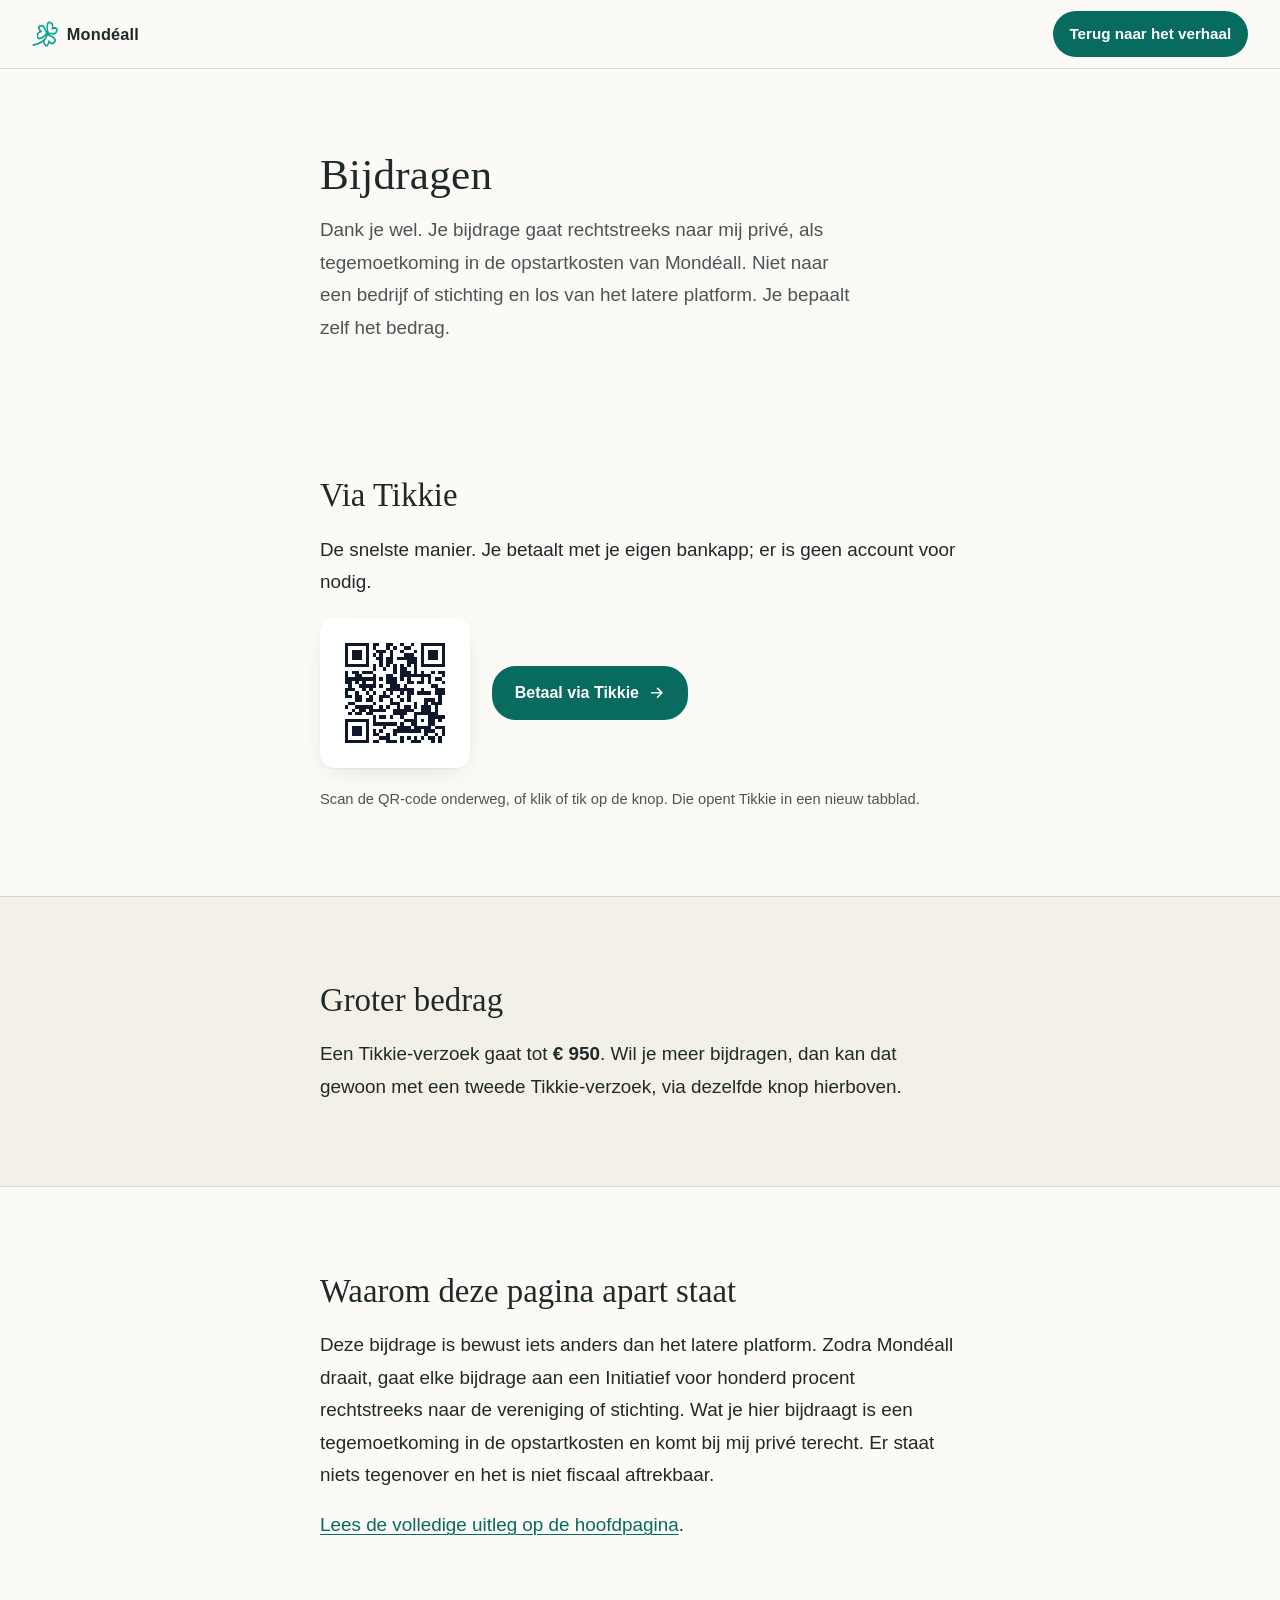
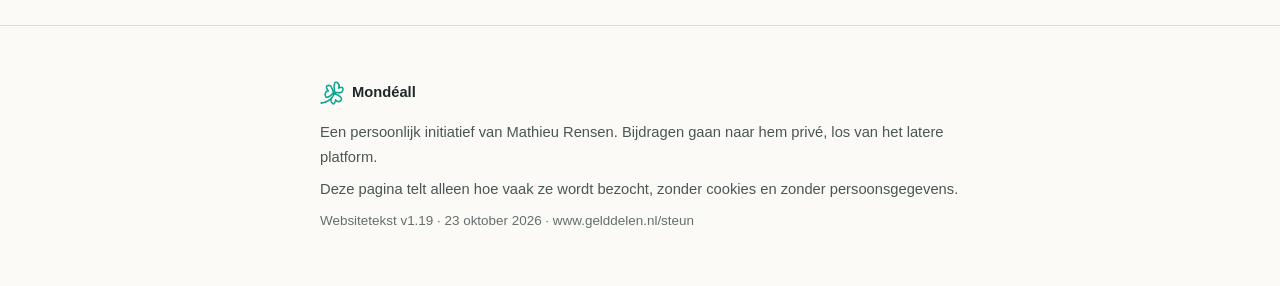
==== steun/index.html @ 9a9d3a46 "Websitetekst v1.19: nieuwe Tikkie-link en QR-code Co-Authored-By: Claude Sonnet 5.5 <noreply@anthrop" ====
<!doctype html>
<html lang="nl">
<head>
  <meta charset="utf-8">
  <!--
    www.gelddelen.nl/steun: tussenpagina met de echte Tikkie-link.

    Websitetekst v1.19 · 23 oktober 2026. Versienummer gelijkgetrokken met de
    hoofdpagina; op deze pagina zelf geen inhoudelijke wijziging t.o.v. v1.4.
    v1.4 t.o.v. v1.3: zin in de footer over bezoekcijfers zonder cookies en
    persoonsgegevens (gelijk aan de hoofdpagina). Sinds v0.7 staat er geen
    QR-code meer op de hoofdpagina. Sinds v0.8 staat hier de echte Tikkie-link
    plus de bijbehorende, geverifieerde QR-code (assets/qr/tikkie-qr.svg,
    decodeert exact naar de href hieronder, gecontroleerd met jsQR vóór
    publicatie). v0.9: geen gedachtestreepjes meer in de zichtbare tekst.

    BIJWERKEN bij een nieuw Tikkie-verzoek (± elke 2 weken, gemarkeerd met
    << ... >>):
      1. zet de nieuwe link in de href van de "Betaal via Tikkie"-knop;
      2. genereer met build/make-qr.html een nieuwe QR-code voor die link (pas
         de url-variabele bovenin dat bestand aan) en vervang
         assets/qr/tikkie-qr.svg door de nieuwe SVG.
    Beide moeten samen mee veranderen: de QR codeert de Tikkie-link zelf, niet
    dit pagina-adres.

    Tikkie-limiet is € 950 per verzoek. Besluit uit "aanpassingen 1e versie.docx"
    (15-09-2026): geen IBAN/overboeking voor grotere bedragen. Voor meer dan
    € 950 wordt verwezen naar een tweede Tikkie-verzoek. Het "Groter bedrag"-blok
    met IBAN-placeholder is daarom verwijderd. OPEN: laten testen of dezelfde
    link twee keer door dezelfde persoon te betalen is.
  -->
  <meta name="viewport" content="width=device-width, initial-scale=1">
  <title>Mondéall: bijdragen</title>
  <meta name="description" content="Bijdragen aan de opstartkosten van Mondéall via Tikkie. Je bepaalt zelf het bedrag.">
  <meta name="robots" content="noindex, nofollow, noarchive, noimageindex">
  <meta name="theme-color" content="#07a28f">
  <meta name="color-scheme" content="light dark">
  <link rel="icon" href="../assets/img/favicon-32.png" sizes="32x32" type="image/png">
  <link rel="apple-touch-icon" href="../assets/img/apple-touch-icon.png">
  <link rel="stylesheet" href="../assets/css/style.css">
</head>
<body>
<a class="skip" href="#inhoud">Naar de inhoud</a>

<header class="nav">
  <a class="nav__brand" href="../">
    <img src="../assets/img/klavertje.png" alt="" width="26" height="26">
    <span>Mondéall</span>
  </a>
  <a class="nav__cta" href="../#waarom">Terug naar het verhaal</a>
</header>

<main id="inhoud">
  <div class="hero wrap" id="top">
    <h1>Bijdragen</h1>
    <p>Dank je wel. Je bijdrage gaat rechtstreeks naar mij privé, als
       tegemoetkoming in de opstartkosten van Mondéall. Niet naar een bedrijf
       of stichting en los van het latere platform. Je bepaalt zelf het
       bedrag.</p>
  </div>

  <section class="section" aria-labelledby="h-tikkie">
    <div class="wrap">
      <h2 id="h-tikkie">Via Tikkie</h2>
      <p>De snelste manier. Je betaalt met je eigen bankapp; er is geen account
         voor nodig.</p>

      <div class="qr-row">
        <div class="qr-card">
          <img src="../assets/qr/tikkie-qr.svg" alt="QR-code naar de Tikkie-betaling" width="150" height="150">
        </div>
        <!-- << ZET BIJ EEN NIEUW VERZOEK DE NIEUWE TIKKIE-LINK IN DE href >> -->
        <a class="btn" href="https://tikkie.me/pay/44otc407pnpeehh8khpm" target="_blank" rel="noopener">
          Betaal via Tikkie
          <svg viewBox="0 0 24 24" fill="none" stroke="currentColor" stroke-width="2.2" stroke-linecap="round" stroke-linejoin="round" aria-hidden="true"><path d="M5 12h14M13 6l6 6-6 6"/></svg>
        </a>
      </div>
      <p class="geef__hint">Scan de QR-code onderweg, of klik of tik op de knop.
         Die opent Tikkie in een nieuw tabblad.</p>
    </div>
  </section>

  <section class="section section--tint" aria-labelledby="h-groter">
    <div class="wrap">
      <h2 id="h-groter">Groter bedrag</h2>
      <p>Een Tikkie-verzoek gaat tot <strong>€&nbsp;950</strong>. Wil je meer
         bijdragen, dan kan dat gewoon met een tweede Tikkie-verzoek, via
         dezelfde knop hierboven.</p>
    </div>
  </section>

  <section class="section" aria-labelledby="h-meer">
    <div class="wrap">
      <h2 id="h-meer">Waarom deze pagina apart staat</h2>
      <p>Deze bijdrage is bewust iets anders dan het latere platform. Zodra Mondéall
         draait, gaat elke bijdrage aan een Initiatief voor honderd procent
         rechtstreeks naar de vereniging of stichting. Wat je hier bijdraagt is een
         tegemoetkoming in de opstartkosten en komt bij mij privé terecht. Er staat
         niets tegenover en het is niet fiscaal aftrekbaar.</p>
      <p><a href="../#niet">Lees de volledige uitleg op de hoofdpagina</a>.</p>
    </div>
  </section>
</main>

<footer class="foot">
  <div class="wrap">
    <div class="foot__brand">
      <img src="../assets/img/klavertje.png" alt="" width="24" height="24">
      <span>Mondéall</span>
    </div>
    <p>Een persoonlijk initiatief van Mathieu Rensen. Bijdragen gaan naar hem privé,
       los van het latere platform.</p>
    <p>Deze pagina telt alleen hoe vaak ze wordt bezocht, zonder cookies en
       zonder persoonsgegevens.</p>
    <p class="foot__meta">Websitetekst v1.19 · 23 oktober 2026 · www.gelddelen.nl/steun</p>
  </div>
</footer>

<!-- Vercel Web Analytics, zie de toelichting in ../index.html. -->
<script defer src="/_vercel/insights/script.js"></script>
</body>
</html>
---- assets/css/style.css ----
/* =========================================================================
   www.gelddelen.nl — privé-ophaalactie Mathieu Rensen
   Eén statische pagina. Geen framework, geen externe fonts, geen tracking.
   Websitetekst v0.5 (zie Bouwprompt Website Mondeall eu v1 2026-09-09).
   ========================================================================= */

/* ---------- design tokens ---------- */
:root {
  color-scheme: light dark;
  --paper:        #fbfaf7;
  --paper-2:      #f3f0e8;
  --ink:          #1f2a28;
  --ink-soft:     #4a5654;
  --teal:         #07a28f;   /* decoratief: lijnen, klavertje, vlakken */
  --teal-strong:  #076b60;   /* tekst-dragend: links, knoppen (witte tekst) */
  --teal-tint:    rgba(7, 162, 143, .07);
  --line:         rgba(31, 42, 40, .14);
  --note-bg:      #fbf3e0;
  --note-border:  #9a7320;
  --note-ink:     #6b4e12;
  --shadow:       0 1px 2px rgba(31,42,40,.05), 0 8px 30px -12px rgba(31,42,40,.18);

  --measure:      40rem;      /* leesbreedte tekst */
  --wide:         62rem;      /* bredere blokken (hero, fotostrook) */
  --step:         clamp(1.06rem, 1rem + .3vw, 1.18rem);

  --serif:  Georgia, "Iowan Old Style", "Times New Roman", Times, serif;
  --sans:   -apple-system, BlinkMacSystemFont, "Segoe UI", Roboto, Helvetica, Arial, sans-serif;
}

@media (prefers-color-scheme: dark) {
  :root {
    --paper:        #171512;
    --paper-2:      #201d18;
    --ink:          #ece7dd;
    --ink-soft:     #a8a196;
    --teal:         #2fb9a6;
    --teal-strong:  #8fdccd;
    --teal-tint:    rgba(47, 185, 166, .10);
    --line:         rgba(236, 231, 221, .16);
    --note-bg:      #2a2213;
    --note-border:  #b08d34;
    --note-ink:     #e8cf8f;
    --shadow:       0 1px 2px rgba(0,0,0,.3), 0 10px 34px -14px rgba(0,0,0,.55);
  }
}

/* ---------- reset ---------- */
*, *::before, *::after { box-sizing: border-box; }
html {
  -webkit-text-size-adjust: 100%;
  scroll-behavior: smooth;
  scroll-padding-top: 5rem; /* ankerdoelen niet onder de sticky nav (WCAG 2.4.11) */
}
@media (prefers-reduced-motion: reduce) {
  html { scroll-behavior: auto; }
  *, *::before, *::after { animation-duration: .001ms !important; transition-duration: .001ms !important; }
}
body {
  margin: 0;
  background: var(--paper);
  color: var(--ink);
  font-family: var(--sans);
  font-size: var(--step);
  line-height: 1.72;
  -webkit-font-smoothing: antialiased;
  text-rendering: optimizeLegibility;
  overflow-wrap: break-word;
}
img, svg { max-width: 100%; height: auto; display: block; }
a { color: var(--teal-strong); text-underline-offset: .16em; text-decoration-thickness: .06em; }
a:hover { text-decoration-color: var(--teal); }
/* Focusindicator: --ink contrasteert ≥13:1 met elke achtergrond op de pagina;
   de 3px offset legt er altijd paginakleur omheen (WCAG 1.4.11 / 2.4.7). */
:focus-visible {
  outline: 3px solid var(--ink);
  outline-offset: 3px;
  border-radius: 3px;
}

/* ---------- skip link ---------- */
.skip {
  position: absolute; left: .5rem; top: .5rem;
  background: var(--paper); color: var(--ink);
  padding: .6rem 1rem; border-radius: 8px; border: 1px solid var(--line);
  box-shadow: var(--shadow);
  transform: translateY(-160%); transition: transform .15s ease; z-index: 100;
}
.skip:focus { transform: translateY(0); }

/* ---------- header / nav ---------- */
.nav {
  position: sticky; top: 0; z-index: 50;
  display: flex; align-items: center; justify-content: space-between;
  flex-wrap: wrap; gap: .5rem 1rem;
  padding: .7rem clamp(1rem, 4vw, 2rem);
  background: color-mix(in srgb, var(--paper) 88%, transparent);
  -webkit-backdrop-filter: saturate(1.4) blur(8px);
  backdrop-filter: saturate(1.4) blur(8px);
  border-bottom: 1px solid var(--line);
}
.nav__brand { display: flex; align-items: center; gap: .55rem; font-weight: 600; letter-spacing: .01em; color: var(--ink); text-decoration: none; }
.nav__brand img { width: 26px; height: 26px; }
.nav__brand span { font-size: 1.02rem; }
.nav__cta {
  display: inline-flex; align-items: center; justify-content: center; gap: .5rem;
  background: var(--teal-strong); color: #fff;
  padding: .6rem 1.05rem; border-radius: 999px;
  font-size: .95rem; font-weight: 600; text-decoration: none;
  min-height: 44px; max-width: 100%;
}
.nav__cta:hover { background: var(--teal); color: #fff; }
@media (prefers-color-scheme: dark) { .nav__cta { color: #08120f; } .nav__cta:hover { color: #08120f; } }

/* ---------- layout primitives ---------- */
.wrap { width: min(100% - 2.5rem, var(--measure)); margin-inline: auto; }
.wrap--wide { width: min(100% - 2.5rem, var(--wide)); margin-inline: auto; }
/* contain floats (o.a. het portret in §1) binnen hun sectie */
.section .wrap::after { content: ""; display: block; clear: both; }

main { display: block; }
.section { padding-block: clamp(2.8rem, 7vw, 5.2rem); border-top: 1px solid var(--line); }
.section:first-of-type { border-top: 0; }
.section--tint { background: var(--paper-2); }

/* ---------- hero ---------- */
.hero { padding-block: clamp(2.4rem, 8vw, 5rem) clamp(2rem, 5vw, 3rem); border-top: 0; }
.hero__logo { width: min(78vw, 340px); margin-bottom: 1rem; }
.hero__tagline {
  margin: 0 0 1.4rem;
  font-size: .95rem; font-weight: 700; letter-spacing: .07em; text-transform: uppercase;
  color: var(--teal-strong);
}
.hero h1 {
  font-family: var(--serif);
  font-weight: 400;
  font-size: clamp(1.7rem, 1.3rem + 2.4vw, 2.7rem);
  line-height: 1.22;
  margin: 0 0 .8rem;
  letter-spacing: .005em;
}
.hero p { margin: 0; color: var(--ink-soft); max-width: 34rem; }
.hero__by { margin-top: 1.4rem; font-size: .95rem; color: var(--ink-soft); }

/* ---------- section headings ---------- */
.section__kicker {
  display: inline-block;
  font-size: .82rem; font-weight: 700; letter-spacing: .14em; text-transform: uppercase;
  color: var(--teal-strong);
  margin-bottom: .6rem;
}
.section h2 {
  font-family: var(--serif);
  font-weight: 400;
  font-size: clamp(1.45rem, 1.2rem + 1.5vw, 2.05rem);
  line-height: 1.25;
  margin: 0 0 1.1rem;
}
.section h3 {
  font-family: var(--serif);
  font-weight: 400;
  font-size: 1.28rem;
  margin: 2rem 0 .7rem;
}
.section p { margin: 0 0 1.1rem; }
.section p:last-child { margin-bottom: 0; }
.lead { font-size: 1.08em; color: var(--ink-soft); }
.bron {
  font-size: .92em; color: var(--ink-soft);
  padding-left: .9rem; border-left: 2px solid var(--line);
}
.gedicht {
  font-family: var(--serif); font-style: italic;
  font-size: 1.12em; line-height: 1.65;
  color: var(--ink);
  margin: 0 0 1.4rem;
}
.gedicht span { display: block; }

/* lists */
.section ul, .section ol { margin: 0 0 1.2rem; padding-left: 0; list-style: none; }
.section li { position: relative; padding-left: 1.6rem; margin-bottom: .55rem; }
.section ul li::before {
  content: ""; position: absolute; left: .1rem; top: .68em;
  width: .5rem; height: .5rem; border-radius: 2px;
  background: var(--teal); transform: rotate(45deg);
}
.section ol { counter-reset: n; }
.section ol li { counter-increment: n; padding-left: 2.1rem; }
.section ol li::before {
  content: counter(n);
  position: absolute; left: 0; top: .18em;
  width: 1.5rem; height: 1.5rem; border-radius: 999px;
  background: var(--teal-tint); color: var(--teal-strong);
  font-size: .85rem; font-weight: 700;
  display: grid; place-items: center;
}

/* ---------- vergelijkingstabel (§5) ---------- */
.table-wrap { margin: 1.4rem 0; overflow-x: auto; }
table.compare {
  width: 100%; border-collapse: collapse; font-size: .95em;
}
table.compare th, table.compare td {
  text-align: left; padding: .65rem .9rem; border-bottom: 1px solid var(--line);
  vertical-align: top; overflow-wrap: break-word; hyphens: auto;
}
table.compare thead th {
  font-family: var(--serif); font-weight: 400; font-size: 1.02em; color: var(--ink);
  border-bottom: 1.5px solid var(--ink);
}
table.compare tbody th, table.compare tbody td:first-child { font-weight: 600; }
table.compare tbody tr:last-child td { color: var(--teal-strong); font-weight: 600; }
table.compare tbody tr:last-child { border-bottom: none; }
@media (max-width: 420px) {
  table.compare th, table.compare td { padding: .55rem .5rem; }
}

/* ---------- portret (§1) ---------- */
.portret { margin: 0 0 1.8rem; }
.portret img { border-radius: 12px; box-shadow: var(--shadow); }
.portret figcaption { margin-top: .55rem; font-size: .9rem; color: var(--ink-soft); }
@media (min-width: 720px) {
  .portret { float: right; width: 15rem; margin: .3rem 0 1rem 2rem; }
}

/* ---------- fotostrook (§5) ---------- */
.fotos {
  display: grid; gap: 1rem; margin: 1.8rem 0 0;
  grid-template-columns: 1fr;
}
@media (min-width: 640px) { .fotos { grid-template-columns: repeat(3, 1fr); } }
.fotos figure { margin: 0; }
.fotos img {
  border-radius: 10px; box-shadow: var(--shadow);
  aspect-ratio: 4 / 3; object-fit: cover; width: 100%;
}
.fotos figcaption { margin-top: .5rem; font-size: .86rem; color: var(--ink-soft); }

/* ---------- "een euro blijft een euro" (§5) ---------- */
.euro {
  position: relative; overflow: hidden;
  margin: 2rem 0;
  padding: clamp(1.4rem, 4vw, 2.2rem);
  background: var(--teal-tint);
  border: 1px solid color-mix(in srgb, var(--teal) 40%, transparent);
  border-radius: 14px;
}
.euro h3 { margin-top: 0; }
.euro p:last-child { margin-bottom: 0; }
.euro__leaf {
  position: absolute; right: -1.5rem; bottom: -1.5rem;
  width: 8.5rem; opacity: .16; pointer-events: none;
  transform: rotate(-8deg);
}

/* ---------- conceptmarkering (herschreven/nieuwe tekst, nog te beoordelen) ---------- */
.concept-tag {
  display: inline-block; margin-bottom: .6rem;
  font-size: .74rem; font-weight: 700; letter-spacing: .12em; text-transform: uppercase;
  color: var(--teal-strong);
  background: var(--teal-tint);
  border: 1px solid var(--teal-strong);
  border-radius: 999px;
  padding: .25rem .7rem;
}
.concept-box {
  margin: 1.6rem 0;
  padding: 1.1rem 1.2rem;
  background: var(--teal-tint);
  border: 1.5px dashed var(--teal-strong);
  border-radius: 12px;
}
.concept-box > :first-child { margin-top: 0; }
.concept-box > :last-child { margin-bottom: 0; }
.concept-box h3 { margin-top: 0; }

/* ---------- kadertje (permanente uitlichting, geen conceptmarkering) ---------- */
.kader {
  margin: 1.6rem 0;
  padding: 1.1rem 1.2rem;
  background: var(--teal-tint);
  border: 1.5px solid var(--teal-strong);
  border-radius: 12px;
}
.kader > :first-child { margin-top: 0; }
.kader > :last-child { margin-bottom: 0; }
.kader h3 { margin-top: 0; }

/* ---------- placeholder / "nog in te vullen" ---------- */
.note {
  margin: 1.6rem 0;
  padding: 1.1rem 1.2rem;
  background: var(--note-bg);
  border: 1.5px dashed var(--note-border);
  border-radius: 12px;
  color: var(--note-ink);
}
.note > :first-child { margin-top: 0; }
.note > :last-child { margin-bottom: 0; }
.note__tag {
  display: inline-block; margin-bottom: .5rem;
  font-size: .74rem; font-weight: 700; letter-spacing: .12em; text-transform: uppercase;
}
.note p { color: var(--note-ink); }

/* ---------- bijdragen (§9, /steun) ---------- */
.geef { max-width: 30rem; }
.qr-row {
  display: flex; flex-wrap: wrap; align-items: center; gap: 1.4rem;
  margin: 1.2rem 0;
}
.qr-card {
  background: #fff; padding: .7rem; border-radius: 14px;
  box-shadow: var(--shadow); width: 150px; flex: none;
}
.qr-card img { width: 100%; }
.btn {
  display: inline-flex; align-items: center; justify-content: center;
  flex-wrap: wrap; gap: .3rem .55rem;
  background: var(--teal-strong); color: #fff;
  padding: .85rem 1.4rem; border-radius: 24px;
  font-weight: 600; text-decoration: none; font-size: 1rem;
  min-height: 48px; max-width: 100%; overflow-wrap: anywhere;
}
.btn:hover { background: var(--teal); color: #fff; }
.btn svg { width: 1.1em; height: 1.1em; flex: none; }
@media (prefers-color-scheme: dark) { .btn { color: #08120f; } .btn:hover { color: #08120f; } }
.geef__hint { margin-top: .8rem; font-size: .92rem; color: var(--ink-soft); }
.geef__url { font-family: ui-monospace, "SF Mono", Menlo, Consolas, monospace; font-size: .92em; overflow-wrap: anywhere; }

/* ---------- footer ---------- */
.foot {
  border-top: 1px solid var(--line);
  padding: clamp(2rem, 6vw, 3.4rem) 0 3rem;
  color: var(--ink-soft); font-size: .92rem;
}
.foot__brand { display: flex; align-items: center; gap: .5rem; margin-bottom: .9rem; color: var(--ink); font-weight: 600; }
.foot__brand img { width: 24px; height: 24px; }
.foot p { margin: .4rem 0; max-width: 42rem; }
.foot__meta { margin-top: 1rem; font-size: .84rem; opacity: .85; }

/* ---------- utilities ---------- */
.u-hr { border: 0; border-top: 1px solid var(--line); margin: 2rem 0; }
strong { font-weight: 700; }
em { font-style: italic; }

/* ---------- entiteiten met logo (§6) ---------- */
.section li.met-logo {
  display: grid; grid-template-columns: 9rem 1fr; gap: 1rem 1.2rem;
  align-items: center; padding-left: 0; margin-bottom: 1rem;
}
.section ul li.met-logo::before { display: none; }
.entiteit-logo {
  display: flex; align-items: center; justify-content: center;
  height: 5rem; padding: .5rem .7rem;
  background: #fff; border: 1px solid var(--line); border-radius: 10px;
}
.entiteit-logo img { max-width: 100%; max-height: 100%; width: auto; height: auto; object-fit: contain; }
@media (max-width: 520px) {
  .section li.met-logo { grid-template-columns: 1fr; }
  .entiteit-logo { width: 9rem; }
}

/* ---------- "in het kort" (boven §1) ---------- */
.kort .section__kicker { margin-bottom: .8rem; }
.section.kort h2.kort__lead {
  font-size: clamp(1.35rem, 1.1rem + 1.4vw, 1.9rem); line-height: 1.35;
  max-width: 44rem; margin: 0 0 1.8rem;
}
.kort__grid { display: grid; gap: 1rem; grid-template-columns: 1fr; }
@media (min-width: 760px) { .kort__grid { grid-template-columns: repeat(3, 1fr); gap: 1.2rem; } }
.kort__card {
  background: var(--paper); border: 1.5px solid var(--line); border-radius: 14px;
  padding: 1.2rem 1.25rem 1.3rem; box-shadow: var(--shadow);
}
.section .kort__card h3 {
  margin: 0 0 .6rem; font-family: var(--sans); font-size: .8rem; font-weight: 700;
  letter-spacing: .12em; text-transform: uppercase; color: var(--teal-strong);
}
.kort__card p { font-size: .98rem; }
.kort__card--accent { border-color: var(--teal-strong); background: var(--teal-tint); }
.section .kort__card p.kort__big {
  font-family: var(--serif); font-size: 1.28rem; line-height: 1.35; margin-bottom: .6rem;
}
.kort__vraag { margin: 1.4rem 0 0; display: grid; gap: 1rem; }
@media (min-width: 760px) {
  .kort__vraag { grid-template-columns: 1fr auto; align-items: center; gap: 1.6rem; padding: 1.3rem 1.5rem; }
}
.kort__vraag p { margin: 0; }
.kort__vraag .btn { justify-self: start; }
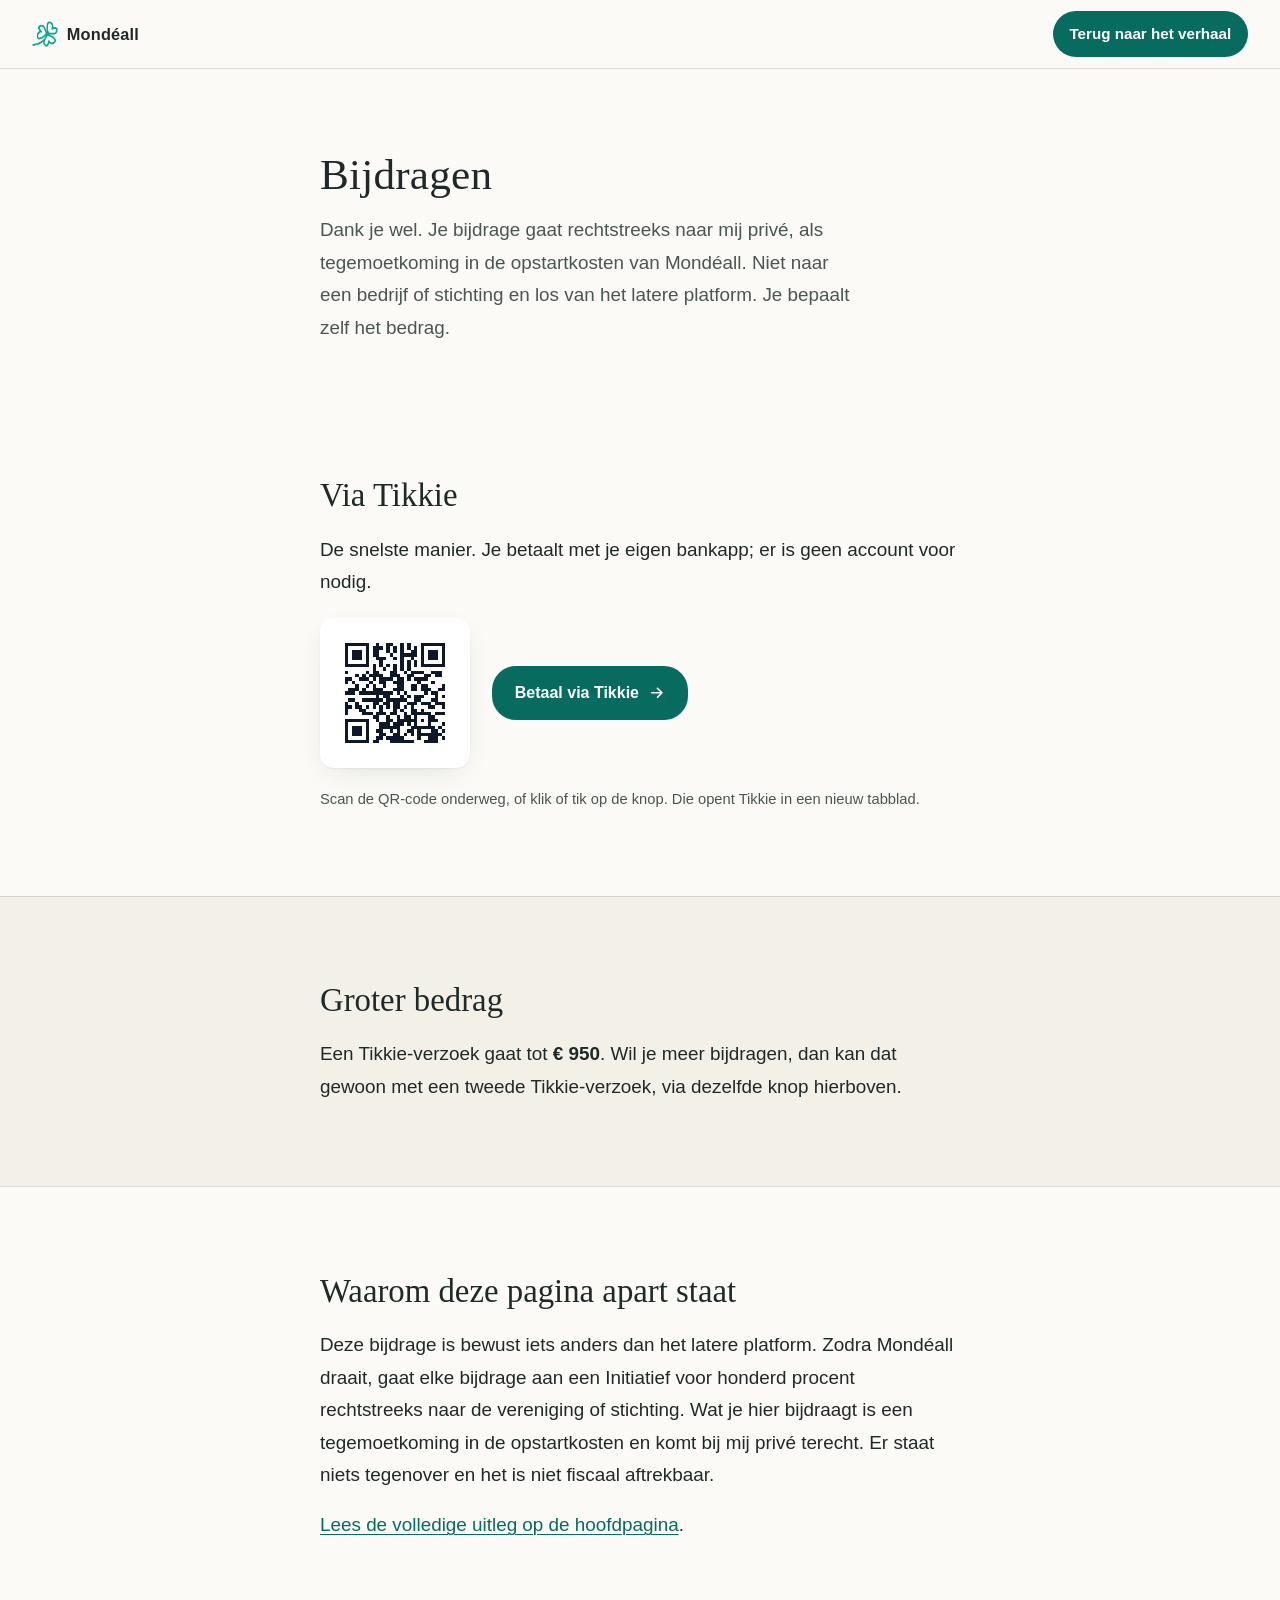
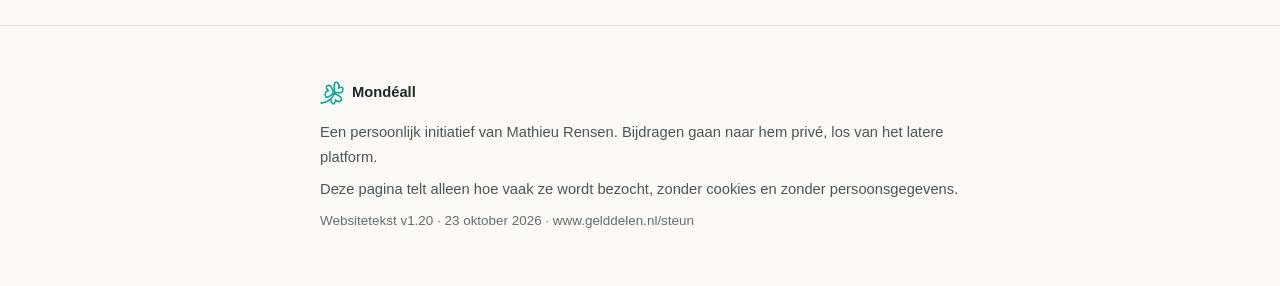
==== commit 1eda6728: "Websitetekst v1.20: nieuwe Tikkie-link en QR-code Co-Authored-By: Claude Sonnet 5.5 <noreply@anthrop" ====
--- a/steun/index.html
+++ b/steun/index.html
@@ -5,7 +5,7 @@
   <!--
     www.gelddelen.nl/steun: tussenpagina met de echte Tikkie-link.
 
-    Websitetekst v1.19 · 23 oktober 2026. Versienummer gelijkgetrokken met de
+    Websitetekst v1.20 · 23 oktober 2026. Versienummer gelijkgetrokken met de
     hoofdpagina; op deze pagina zelf geen inhoudelijke wijziging t.o.v. v1.4.
     v1.4 t.o.v. v1.3: zin in de footer over bezoekcijfers zonder cookies en
     persoonsgegevens (gelijk aan de hoofdpagina). Sinds v0.7 staat er geen
@@ -70,7 +70,7 @@
           <img src="../assets/qr/tikkie-qr.svg" alt="QR-code naar de Tikkie-betaling" width="150" height="150">
         </div>
         <!-- << ZET BIJ EEN NIEUW VERZOEK DE NIEUWE TIKKIE-LINK IN DE href >> -->
-        <a class="btn" href="https://tikkie.me/pay/44otc407pnpeehh8khpm" target="_blank" rel="noopener">
+        <a class="btn" href="https://tikkie.me/pay/i0avejg27m0gmg5qksss" target="_blank" rel="noopener">
           Betaal via Tikkie
           <svg viewBox="0 0 24 24" fill="none" stroke="currentColor" stroke-width="2.2" stroke-linecap="round" stroke-linejoin="round" aria-hidden="true"><path d="M5 12h14M13 6l6 6-6 6"/></svg>
         </a>
@@ -112,7 +112,7 @@
        los van het latere platform.</p>
     <p>Deze pagina telt alleen hoe vaak ze wordt bezocht, zonder cookies en
        zonder persoonsgegevens.</p>
-    <p class="foot__meta">Websitetekst v1.19 · 23 oktober 2026 · www.gelddelen.nl/steun</p>
+    <p class="foot__meta">Websitetekst v1.20 · 23 oktober 2026 · www.gelddelen.nl/steun</p>
   </div>
 </footer>
 
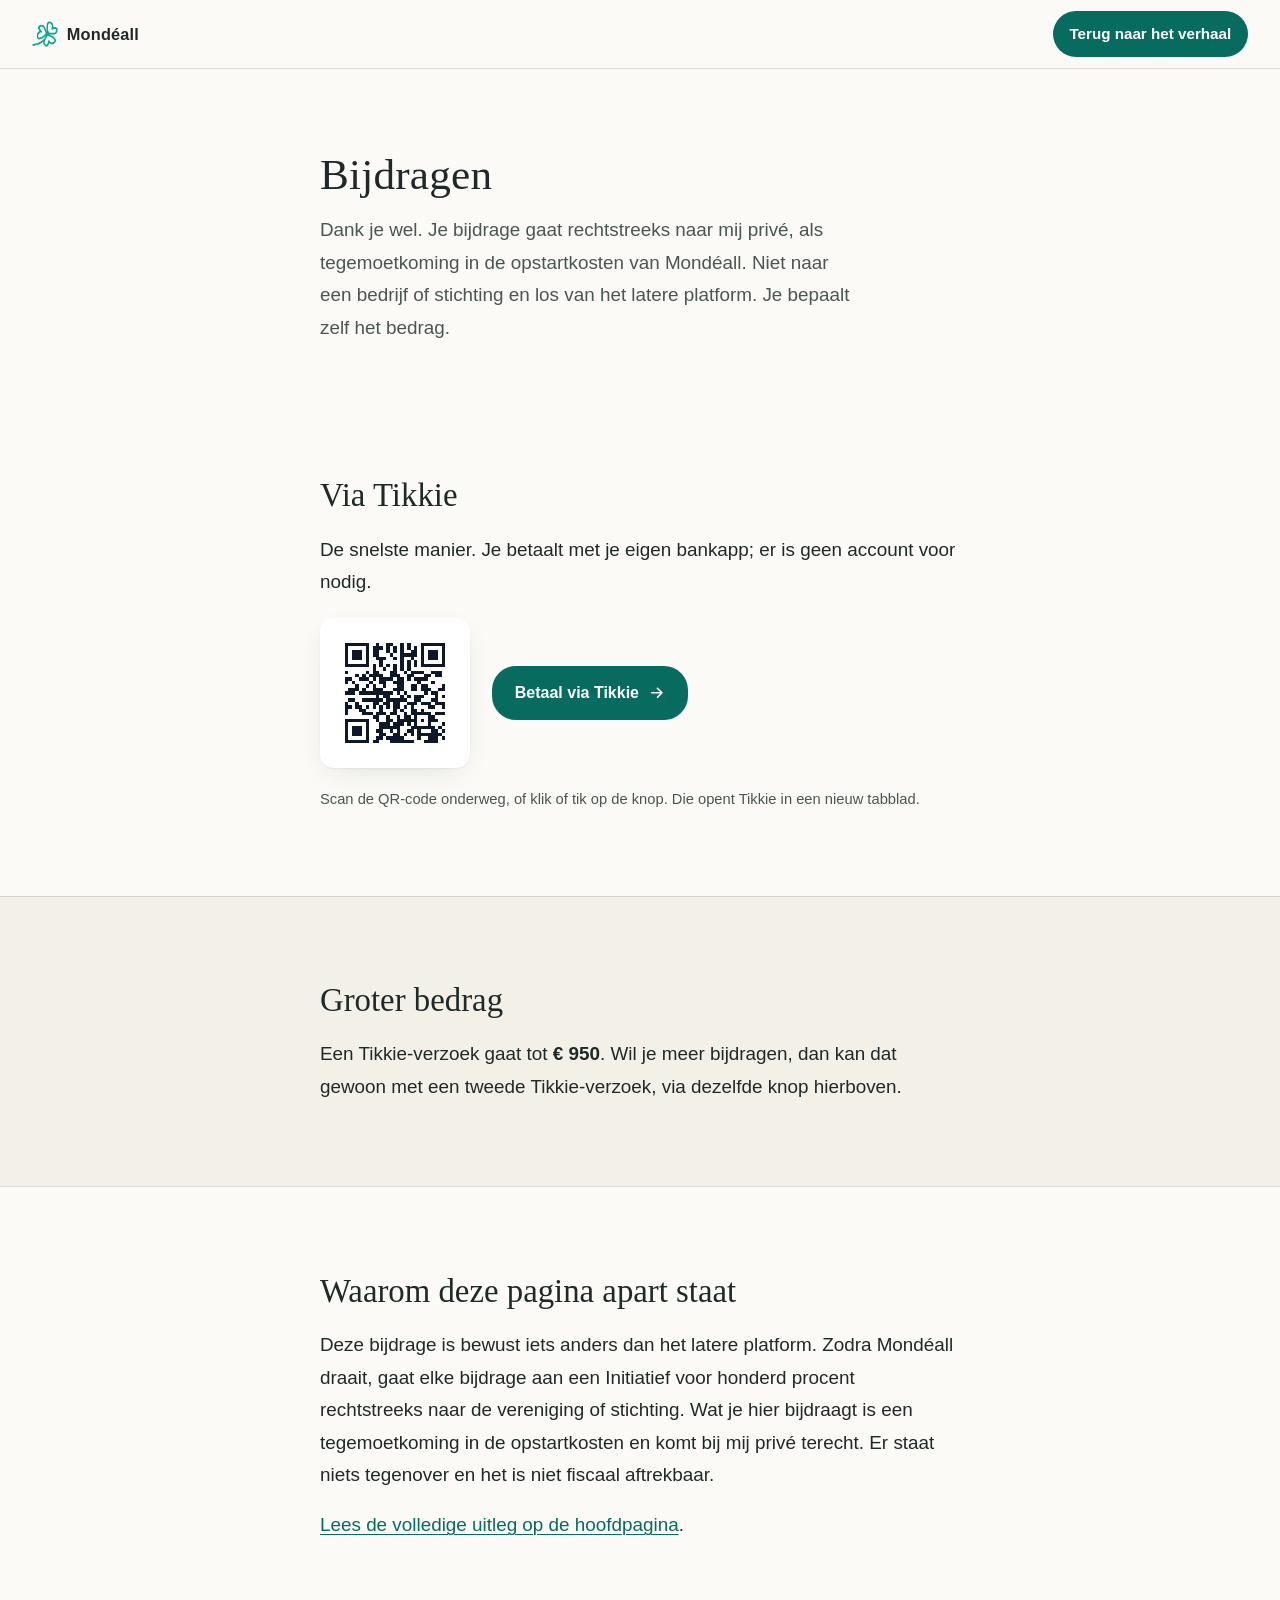
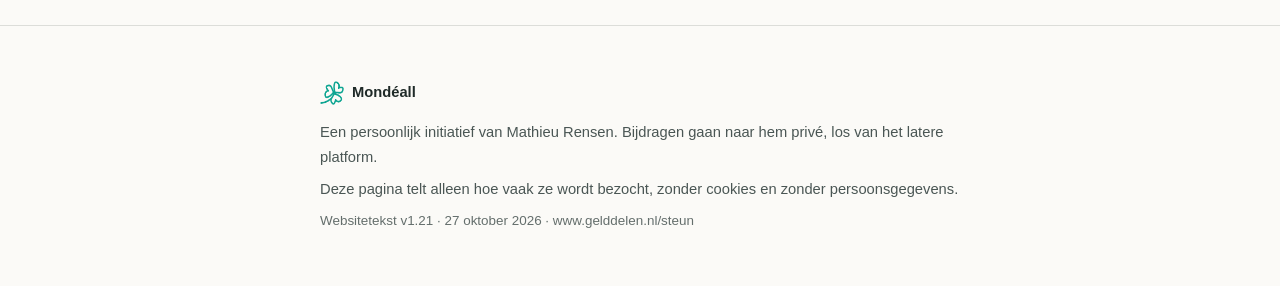
==== commit 4e523d0d: "Websitetekst v1.21: In het kort: stichtingen toegevoegd Co-Authored-By: Claude Sonnet 5.5 <noreply@a" ====
--- a/steun/index.html
+++ b/steun/index.html
@@ -5,7 +5,7 @@
   <!--
     www.gelddelen.nl/steun: tussenpagina met de echte Tikkie-link.
 
-    Websitetekst v1.20 · 23 oktober 2026. Versienummer gelijkgetrokken met de
+    Websitetekst v1.21 · 27 oktober 2026. Versienummer gelijkgetrokken met de
     hoofdpagina; op deze pagina zelf geen inhoudelijke wijziging t.o.v. v1.4.
     v1.4 t.o.v. v1.3: zin in de footer over bezoekcijfers zonder cookies en
     persoonsgegevens (gelijk aan de hoofdpagina). Sinds v0.7 staat er geen
@@ -112,7 +112,7 @@
        los van het latere platform.</p>
     <p>Deze pagina telt alleen hoe vaak ze wordt bezocht, zonder cookies en
        zonder persoonsgegevens.</p>
-    <p class="foot__meta">Websitetekst v1.20 · 23 oktober 2026 · www.gelddelen.nl/steun</p>
+    <p class="foot__meta">Websitetekst v1.21 · 27 oktober 2026 · www.gelddelen.nl/steun</p>
   </div>
 </footer>
 
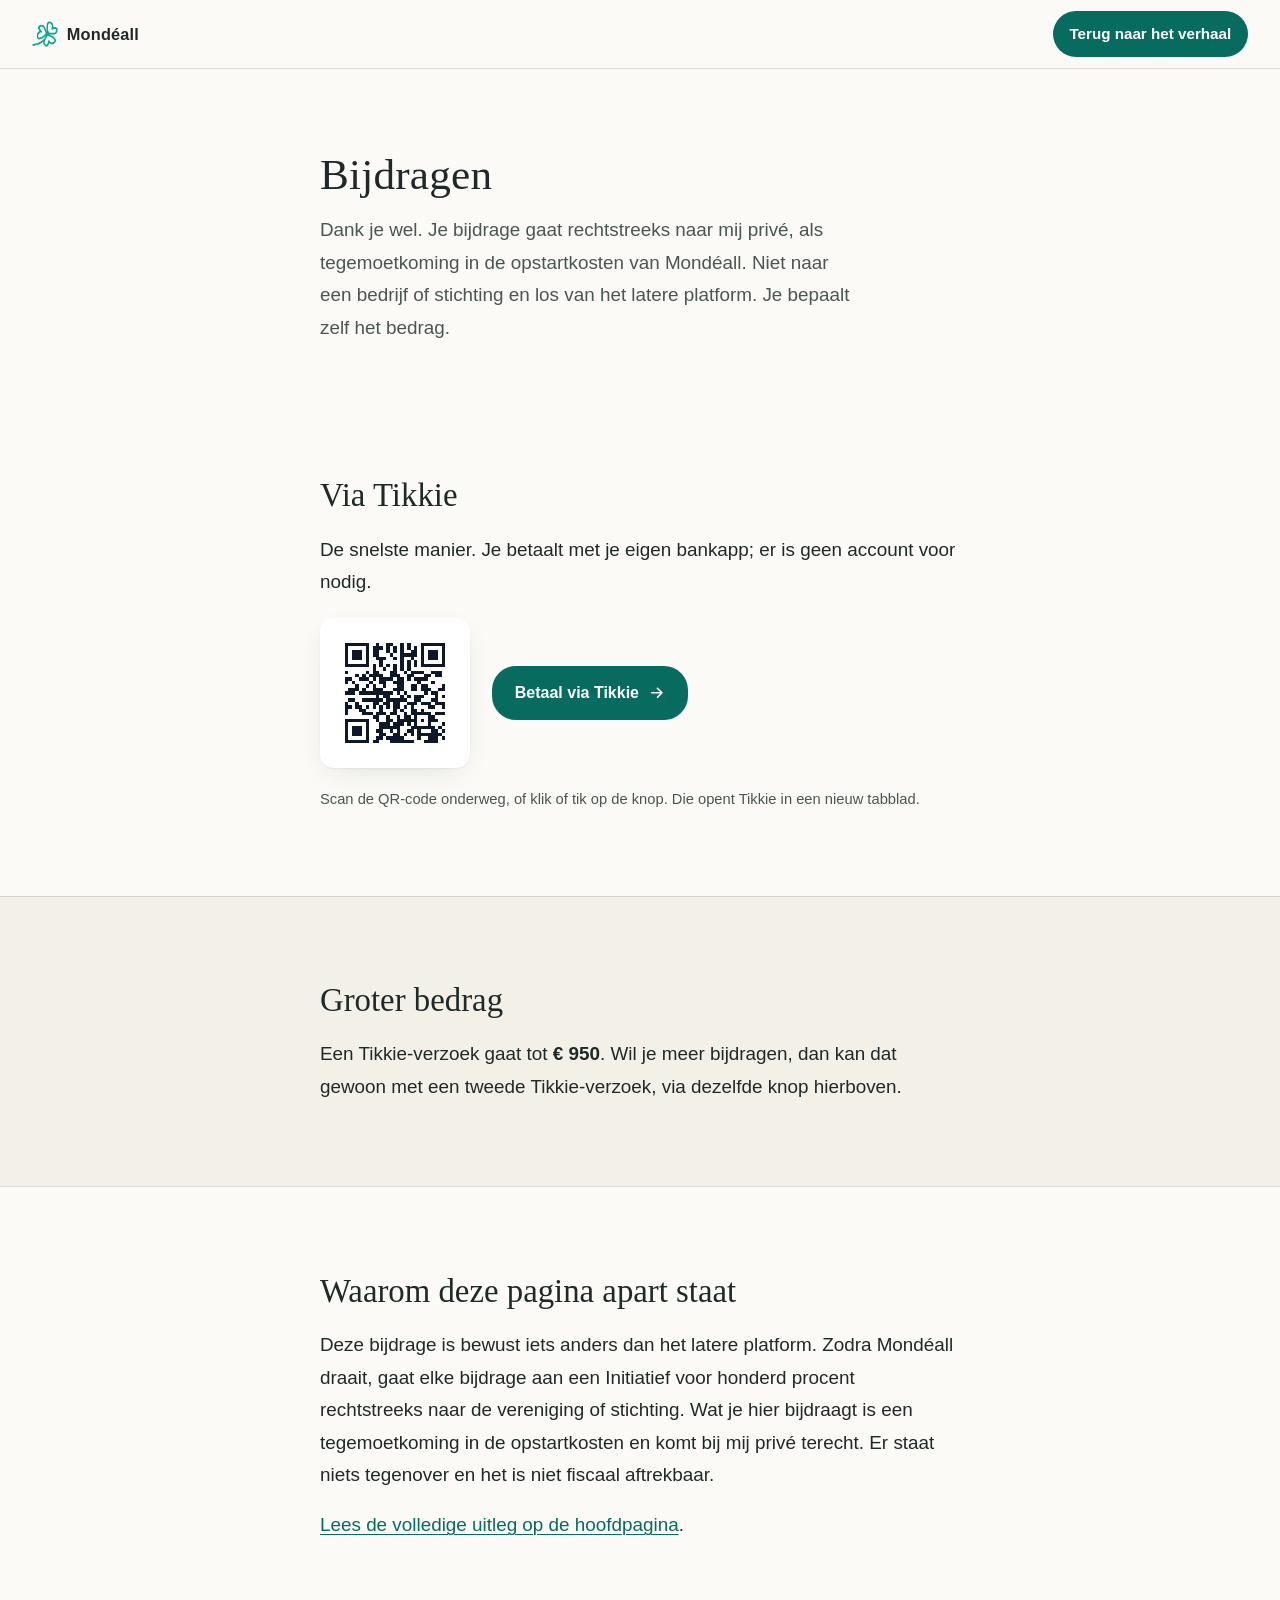
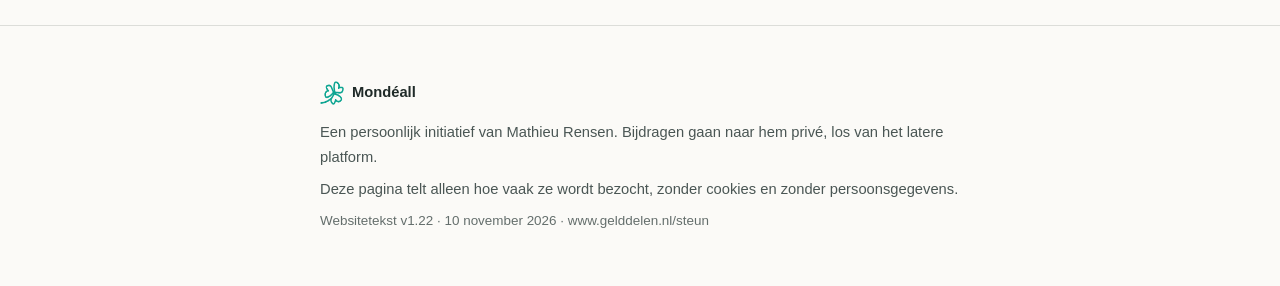
==== commit 14040ce1: "Websitetekst v1.22: Geefcirkel met logo en link in §6 Co-Authored-By: Claude Sonnet 5.5 <noreply@ant" ====
--- a/steun/index.html
+++ b/steun/index.html
@@ -5,7 +5,7 @@
   <!--
     www.gelddelen.nl/steun: tussenpagina met de echte Tikkie-link.
 
-    Websitetekst v1.21 · 27 oktober 2026. Versienummer gelijkgetrokken met de
+    Websitetekst v1.22 · 10 november 2026. Versienummer gelijkgetrokken met de
     hoofdpagina; op deze pagina zelf geen inhoudelijke wijziging t.o.v. v1.4.
     v1.4 t.o.v. v1.3: zin in de footer over bezoekcijfers zonder cookies en
     persoonsgegevens (gelijk aan de hoofdpagina). Sinds v0.7 staat er geen
@@ -112,7 +112,7 @@
        los van het latere platform.</p>
     <p>Deze pagina telt alleen hoe vaak ze wordt bezocht, zonder cookies en
        zonder persoonsgegevens.</p>
-    <p class="foot__meta">Websitetekst v1.21 · 27 oktober 2026 · www.gelddelen.nl/steun</p>
+    <p class="foot__meta">Websitetekst v1.22 · 10 november 2026 · www.gelddelen.nl/steun</p>
   </div>
 </footer>
 
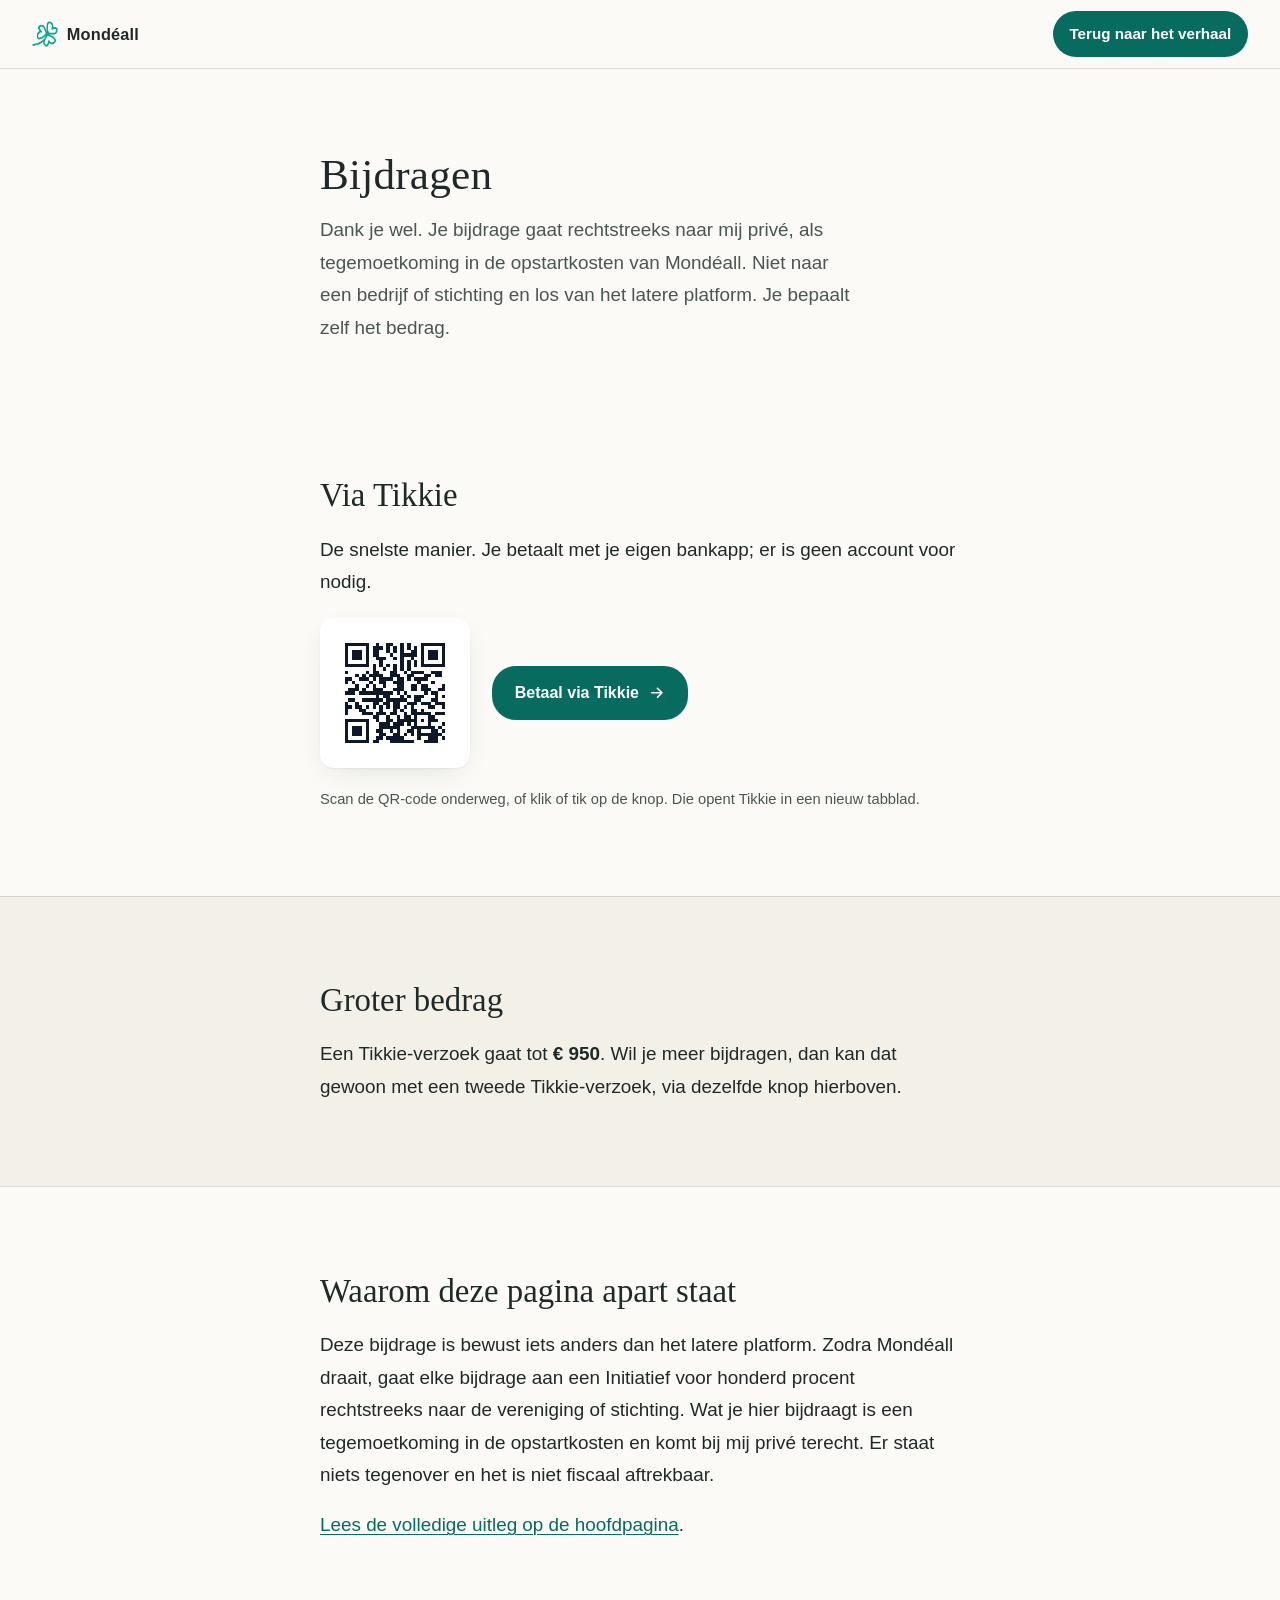
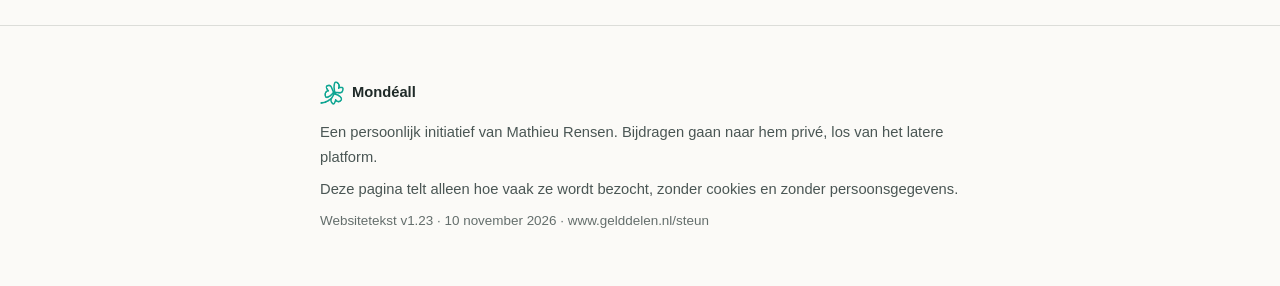
==== commit b7e384eb: "Websitetekst v1.23: mondeall.eu vervangen door mondeall.nl Co-Authored-By: Claude Sonnet 5.5 <norepl" ====
--- a/steun/index.html
+++ b/steun/index.html
@@ -5,7 +5,7 @@
   <!--
     www.gelddelen.nl/steun: tussenpagina met de echte Tikkie-link.
 
-    Websitetekst v1.22 · 10 november 2026. Versienummer gelijkgetrokken met de
+    Websitetekst v1.23 · 10 november 2026. Versienummer gelijkgetrokken met de
     hoofdpagina; op deze pagina zelf geen inhoudelijke wijziging t.o.v. v1.4.
     v1.4 t.o.v. v1.3: zin in de footer over bezoekcijfers zonder cookies en
     persoonsgegevens (gelijk aan de hoofdpagina). Sinds v0.7 staat er geen
@@ -112,7 +112,7 @@
        los van het latere platform.</p>
     <p>Deze pagina telt alleen hoe vaak ze wordt bezocht, zonder cookies en
        zonder persoonsgegevens.</p>
-    <p class="foot__meta">Websitetekst v1.22 · 10 november 2026 · www.gelddelen.nl/steun</p>
+    <p class="foot__meta">Websitetekst v1.23 · 10 november 2026 · www.gelddelen.nl/steun</p>
   </div>
 </footer>
 
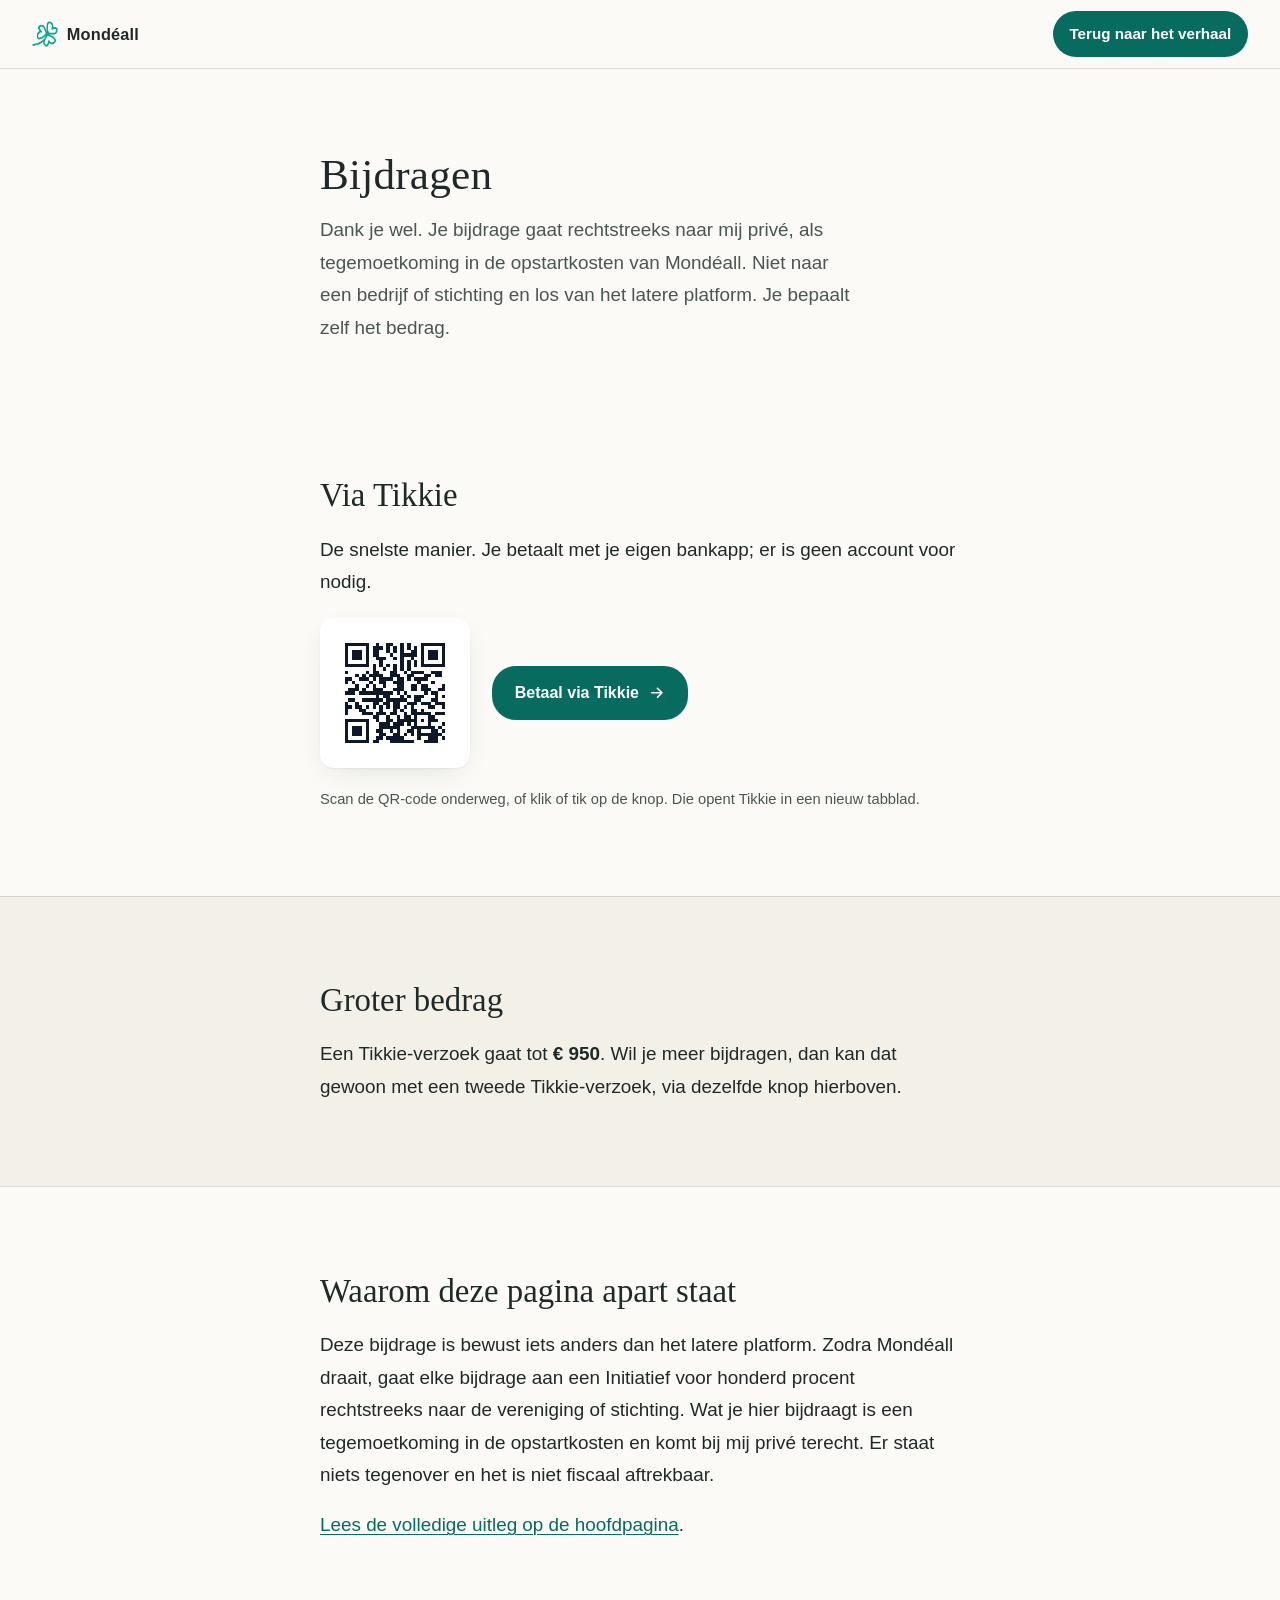
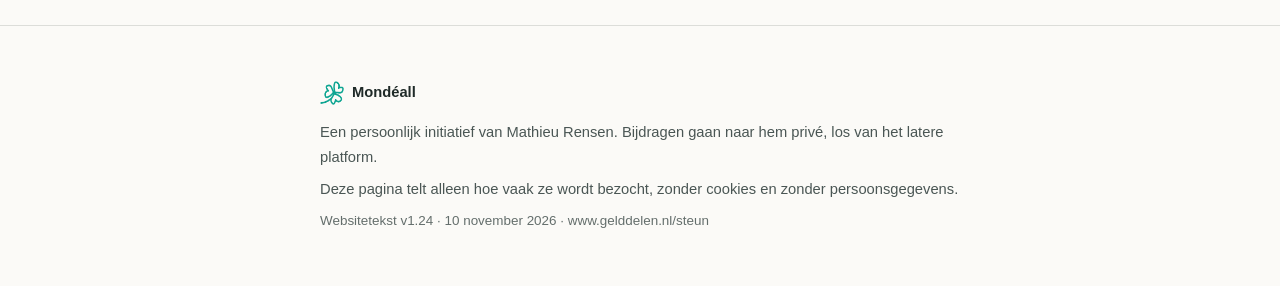
==== commit e7c50baa: "v1.24: effectief doneren, vier domeinen/twaalf sectoren, techniek Co-Authored-By: Claude Sonnet 5.5 " ====
--- a/steun/index.html
+++ b/steun/index.html
@@ -5,7 +5,7 @@
   <!--
     www.gelddelen.nl/steun: tussenpagina met de echte Tikkie-link.
 
-    Websitetekst v1.23 · 10 november 2026. Versienummer gelijkgetrokken met de
+    Websitetekst v1.24 · 10 november 2026. Versienummer gelijkgetrokken met de
     hoofdpagina; op deze pagina zelf geen inhoudelijke wijziging t.o.v. v1.4.
     v1.4 t.o.v. v1.3: zin in de footer over bezoekcijfers zonder cookies en
     persoonsgegevens (gelijk aan de hoofdpagina). Sinds v0.7 staat er geen
@@ -112,7 +112,7 @@
        los van het latere platform.</p>
     <p>Deze pagina telt alleen hoe vaak ze wordt bezocht, zonder cookies en
        zonder persoonsgegevens.</p>
-    <p class="foot__meta">Websitetekst v1.23 · 10 november 2026 · www.gelddelen.nl/steun</p>
+    <p class="foot__meta">Websitetekst v1.24 · 10 november 2026 · www.gelddelen.nl/steun</p>
   </div>
 </footer>
 
--- a/assets/css/style.css
+++ b/assets/css/style.css
@@ -389,3 +389,27 @@
 }
 .kort__vraag p { margin: 0; }
 .kort__vraag .btn { justify-self: start; }
+
+/* Vier domeinen / twaalf sectoren (v1.24) */
+.domeinen { display: grid; gap: 1rem; grid-template-columns: 1fr; margin: 1.6rem 0 1rem; }
+@media (min-width: 700px) { .domeinen { grid-template-columns: repeat(2, 1fr); } }
+.domein {
+  background: var(--paper); border: 1px solid var(--line); border-top: 4px solid var(--teal-strong);
+  border-radius: 10px; padding: 1.1rem 1.2rem 1.2rem; box-shadow: var(--shadow);
+}
+.section .domein h3 { margin: 0 0 .15rem; font-family: var(--serif); font-size: 1.3rem; }
+.domein__meta { margin: 0 0 .7rem; font-size: .9rem; color: var(--ink); opacity: .75; }
+.domein ul { list-style: none; margin: 0; padding: 0; }
+.domein li { display: flex; justify-content: space-between; gap: 1rem; padding: .35rem 0; border-top: 1px solid var(--line); font-size: .98rem; }
+.domein li span:last-child { white-space: nowrap; opacity: .75; font-size: .9rem; }
+.domein--sociaal { border-top-color: var(--teal); }
+.cijfers { display: flex; flex-wrap: wrap; gap: .6rem 1.6rem; margin: 1rem 0 0; padding: 0; list-style: none; }
+.cijfers li { font-size: .98rem; }
+.cijfers strong { font-family: var(--serif); font-size: 1.6rem; color: var(--teal-strong); margin-right: .3rem; }
+
+/* Techniek (v1.24) */
+.techniek { display: grid; gap: 1rem; grid-template-columns: 1fr; margin: 1.4rem 0; }
+@media (min-width: 700px) { .techniek { grid-template-columns: repeat(2, 1fr); } }
+.techniek__item { border: 1px solid var(--line); border-radius: 10px; padding: 1rem 1.15rem; background: var(--paper); }
+.section .techniek__item h3 { margin: 0 0 .35rem; font-size: 1.1rem; }
+.techniek__item p { margin: 0; font-size: .98rem; }
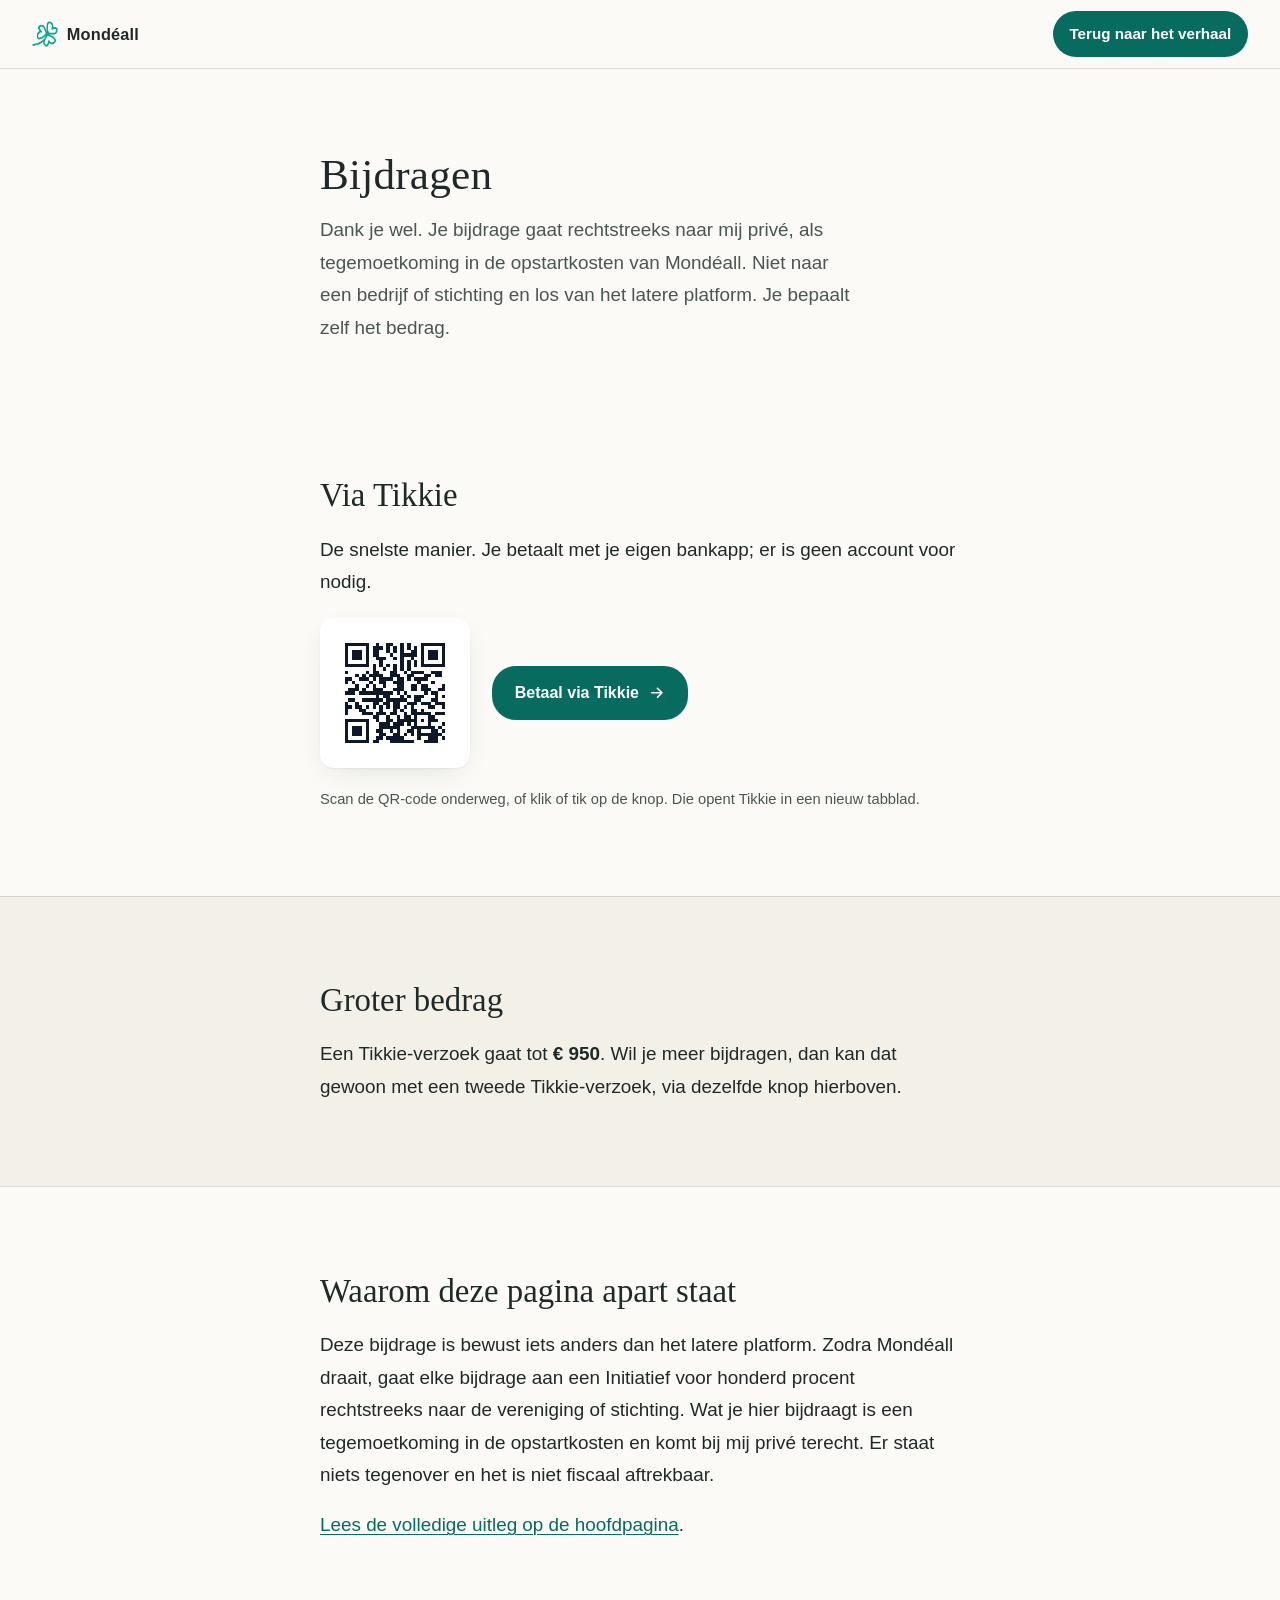
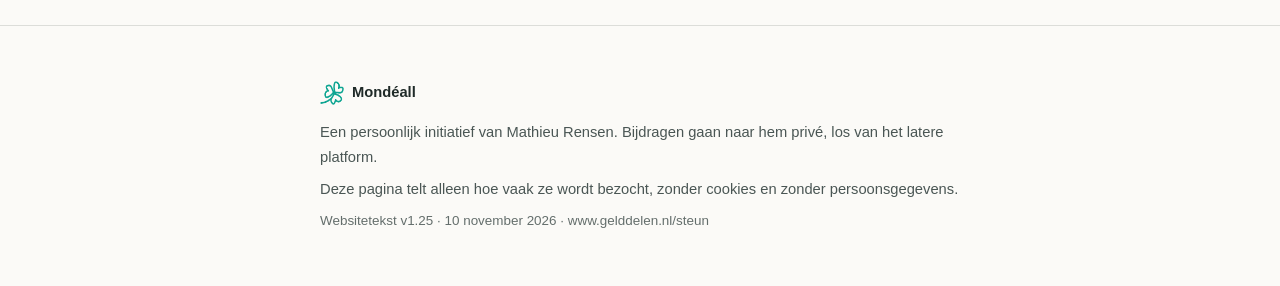
==== commit dfd6d072: "v1.25: sectie Zo werkt Mondeall anders (Rijnlands, sponsors, MVO/SDG, geen crowdfunding) Co-Authored" ====
--- a/steun/index.html
+++ b/steun/index.html
@@ -5,7 +5,7 @@
   <!--
     www.gelddelen.nl/steun: tussenpagina met de echte Tikkie-link.
 
-    Websitetekst v1.24 · 10 november 2026. Versienummer gelijkgetrokken met de
+    Websitetekst v1.25 · 10 november 2026. Versienummer gelijkgetrokken met de
     hoofdpagina; op deze pagina zelf geen inhoudelijke wijziging t.o.v. v1.4.
     v1.4 t.o.v. v1.3: zin in de footer over bezoekcijfers zonder cookies en
     persoonsgegevens (gelijk aan de hoofdpagina). Sinds v0.7 staat er geen
@@ -112,7 +112,7 @@
        los van het latere platform.</p>
     <p>Deze pagina telt alleen hoe vaak ze wordt bezocht, zonder cookies en
        zonder persoonsgegevens.</p>
-    <p class="foot__meta">Websitetekst v1.24 · 10 november 2026 · www.gelddelen.nl/steun</p>
+    <p class="foot__meta">Websitetekst v1.25 · 10 november 2026 · www.gelddelen.nl/steun</p>
   </div>
 </footer>
 
--- a/assets/css/style.css
+++ b/assets/css/style.css
@@ -413,3 +413,6 @@
 .techniek__item { border: 1px solid var(--line); border-radius: 10px; padding: 1rem 1.15rem; background: var(--paper); }
 .section .techniek__item h3 { margin: 0 0 .35rem; font-size: 1.1rem; }
 .techniek__item p { margin: 0; font-size: .98rem; }
+.domein li::before, .cijfers li::before { content: none; display: none; }
+.domein li, .cijfers li { padding-left: 0; }
+.domein li { padding: .35rem 0; }
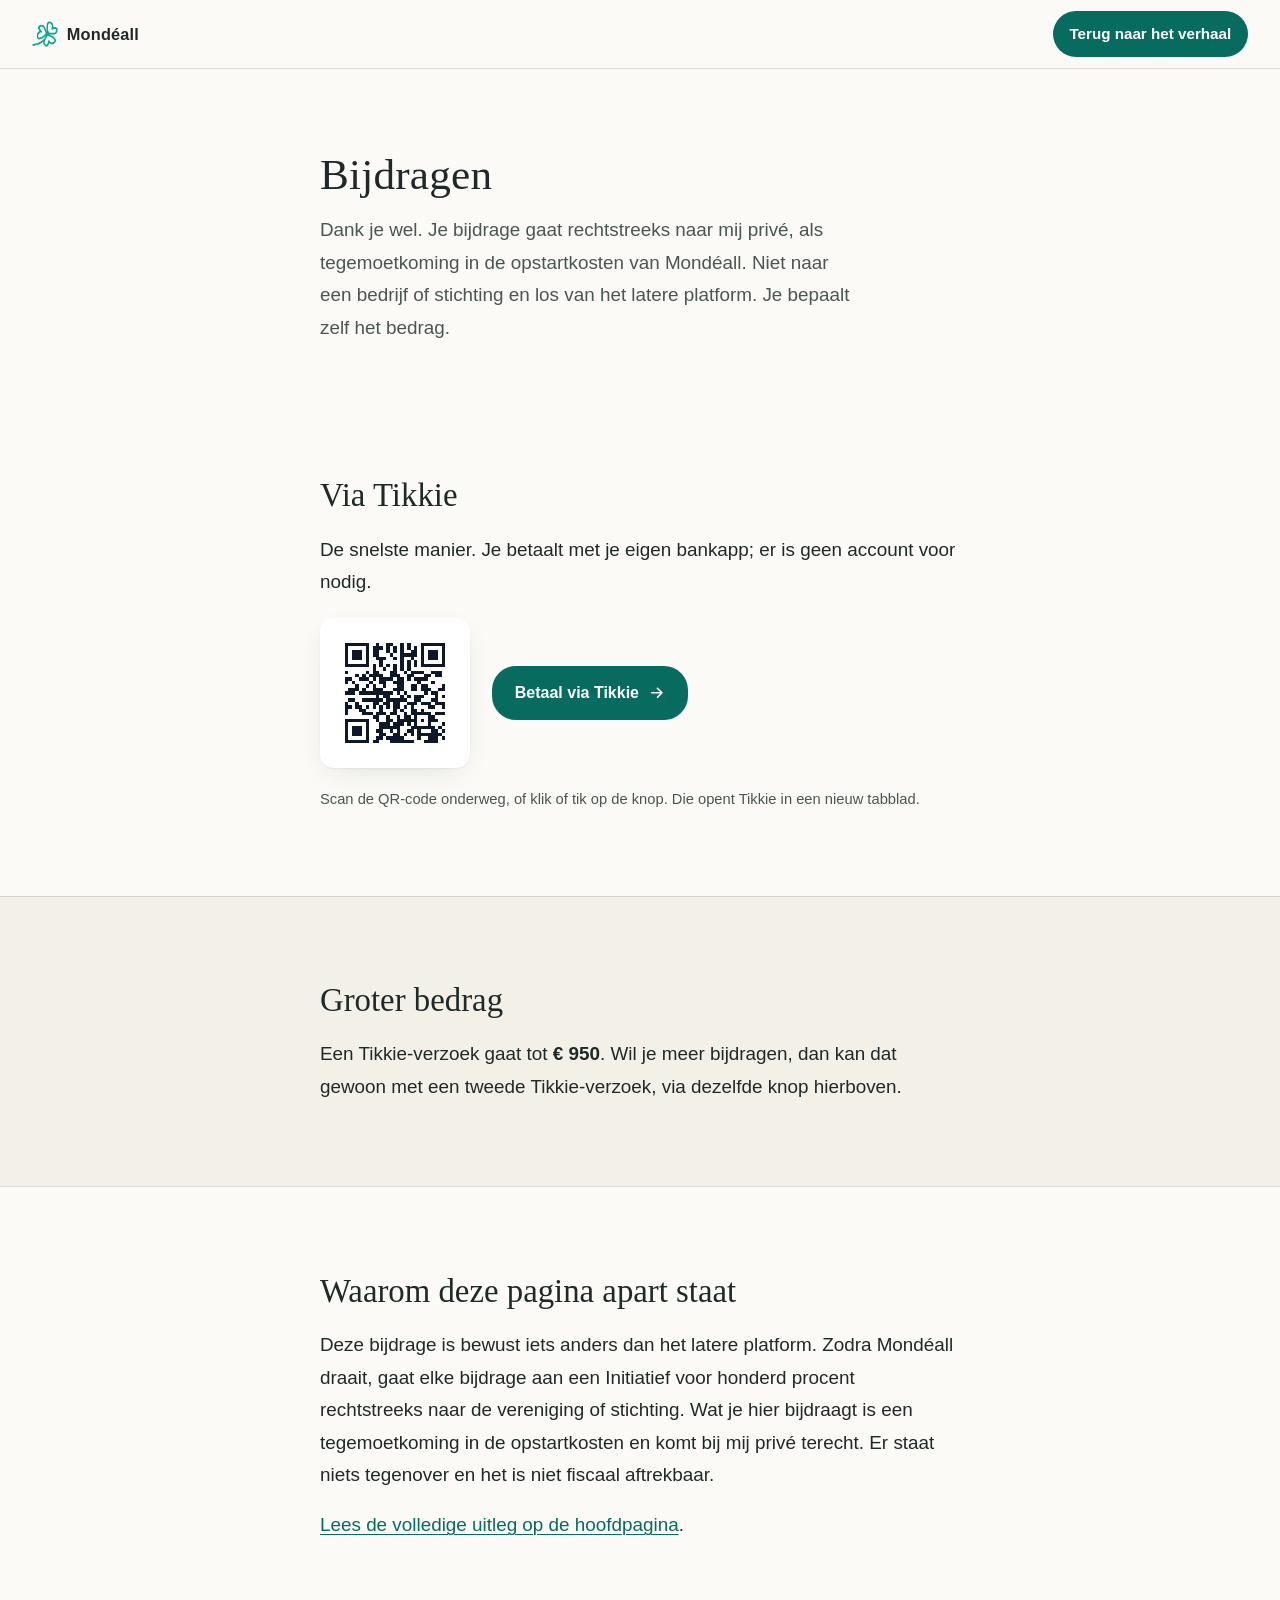
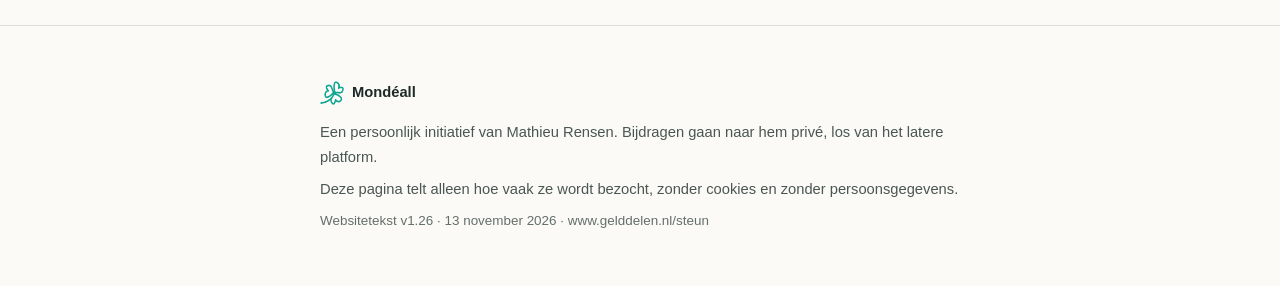
==== commit 2e9d2113: "v1.26: nieuw logo Geefcirkel Co-Authored-By: Claude Sonnet 5.5 <noreply@anthropic.com>" ====
--- a/steun/index.html
+++ b/steun/index.html
@@ -5,7 +5,7 @@
   <!--
     www.gelddelen.nl/steun: tussenpagina met de echte Tikkie-link.
 
-    Websitetekst v1.25 · 10 november 2026. Versienummer gelijkgetrokken met de
+    Websitetekst v1.26 · 13 november 2026. Versienummer gelijkgetrokken met de
     hoofdpagina; op deze pagina zelf geen inhoudelijke wijziging t.o.v. v1.4.
     v1.4 t.o.v. v1.3: zin in de footer over bezoekcijfers zonder cookies en
     persoonsgegevens (gelijk aan de hoofdpagina). Sinds v0.7 staat er geen
@@ -112,7 +112,7 @@
        los van het latere platform.</p>
     <p>Deze pagina telt alleen hoe vaak ze wordt bezocht, zonder cookies en
        zonder persoonsgegevens.</p>
-    <p class="foot__meta">Websitetekst v1.25 · 10 november 2026 · www.gelddelen.nl/steun</p>
+    <p class="foot__meta">Websitetekst v1.26 · 13 november 2026 · www.gelddelen.nl/steun</p>
   </div>
 </footer>
 
